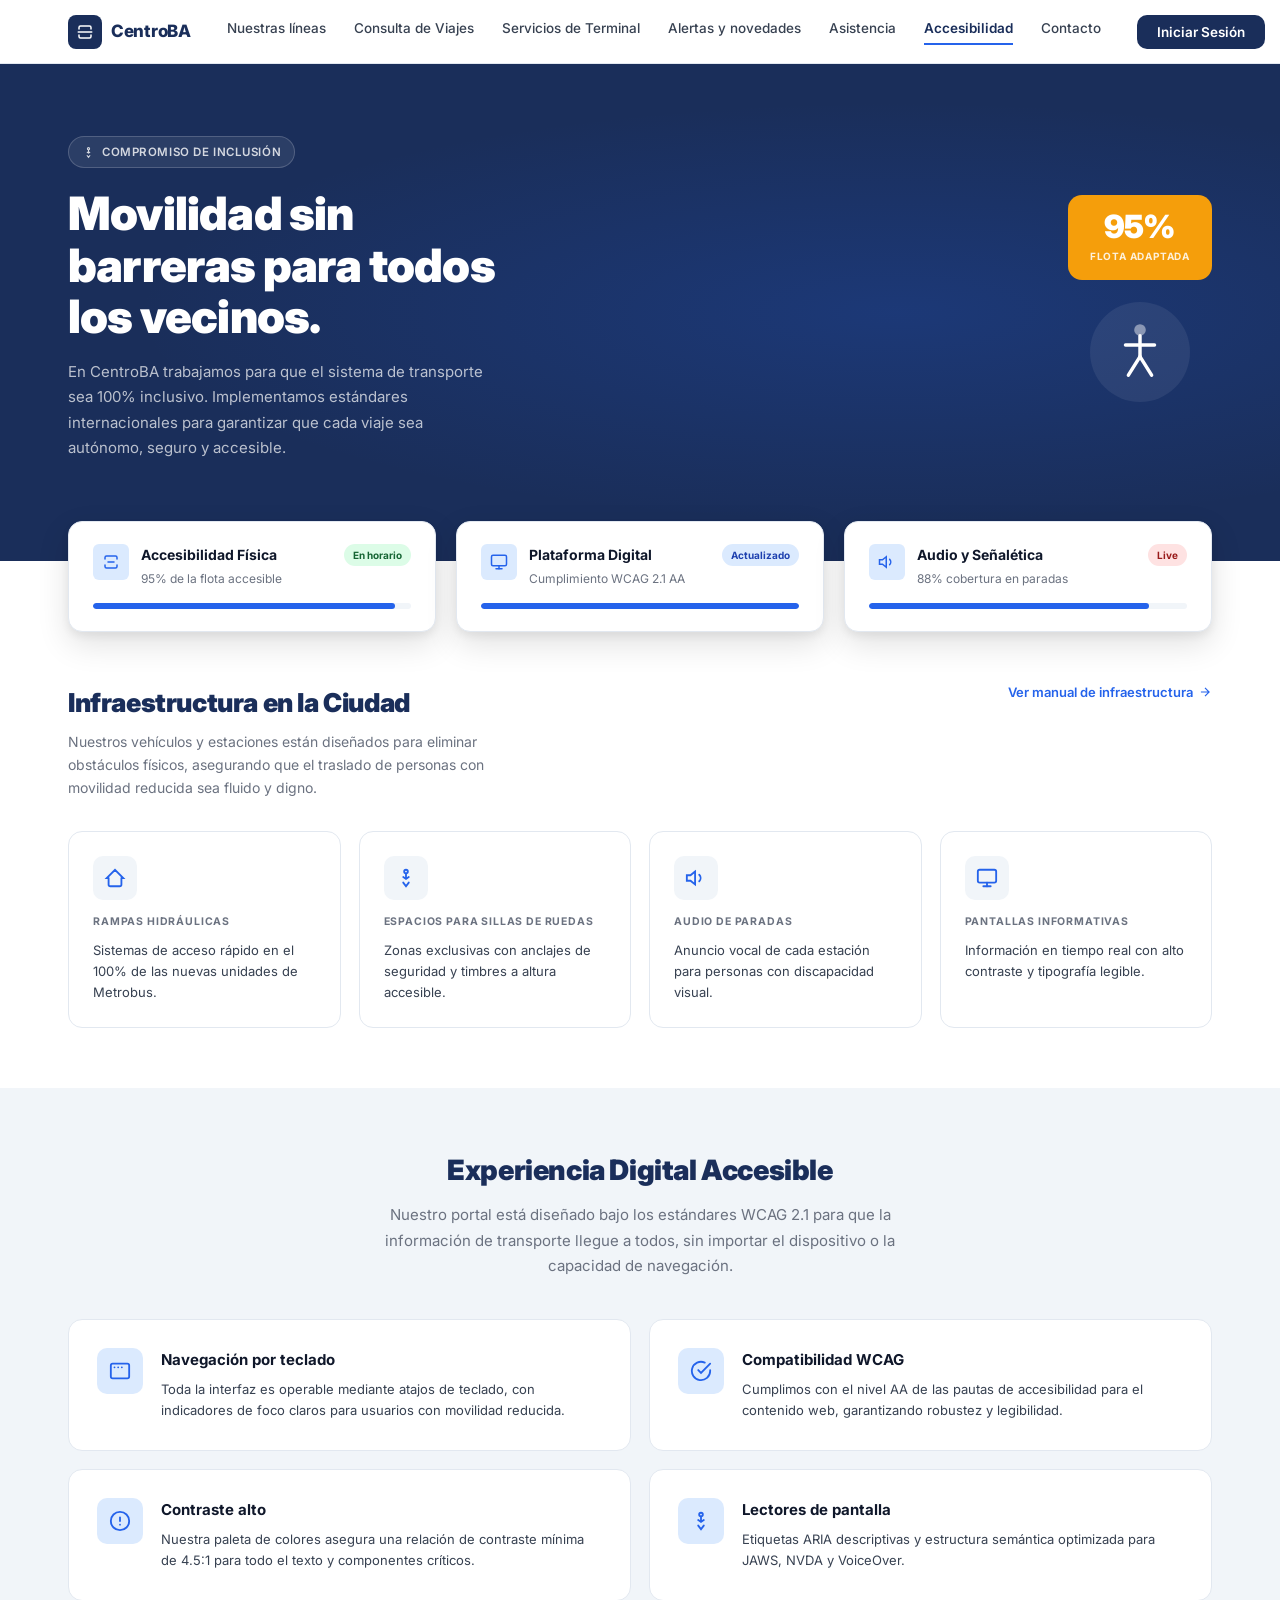
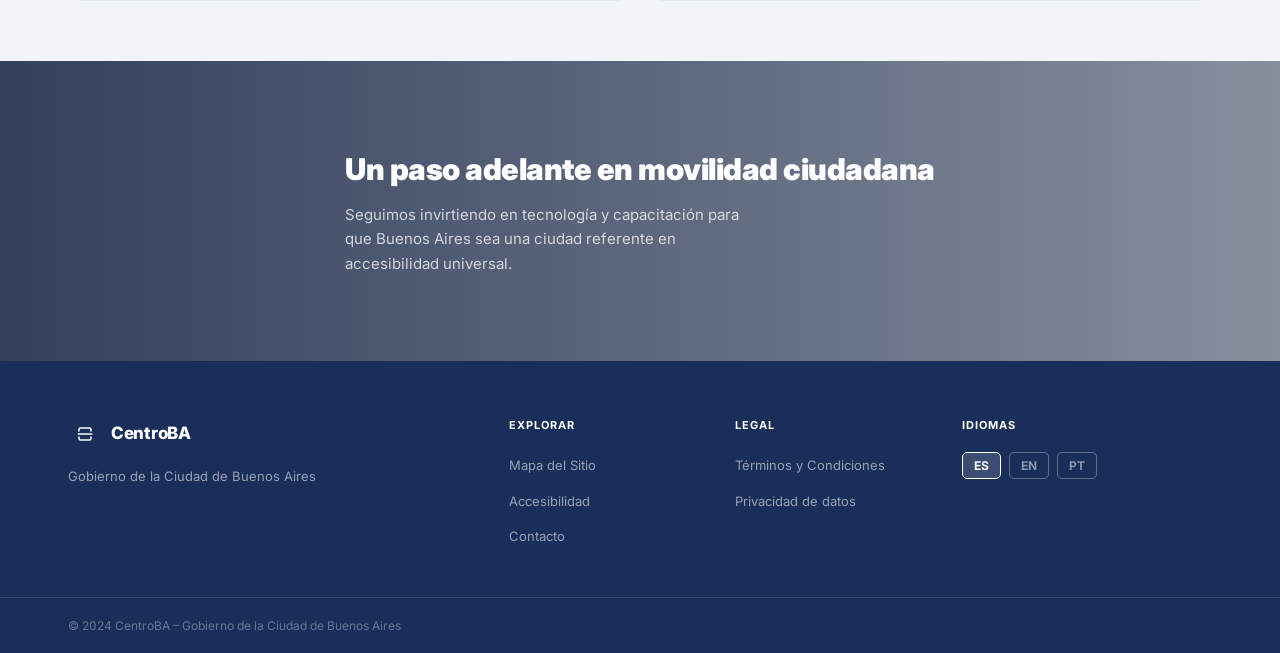
==== accesibilidad.html @ 0ac358d0 "first commit" ====
<!DOCTYPE html>
<html lang="es">
<head>
  <meta charset="UTF-8" />
  <meta name="viewport" content="width=device-width, initial-scale=1.0" />
  <title>Accesibilidad – CentroBA</title>
  <link rel="preconnect" href="https://fonts.googleapis.com" />
  <link rel="preconnect" href="https://fonts.gstatic.com" crossorigin />
  <link href="https://fonts.googleapis.com/css2?family=Inter:wght@400;500;600;700;800;900&display=swap" rel="stylesheet" />
  <link rel="stylesheet" href="styles/base.css" />
  <link rel="stylesheet" href="styles/accesibilidad.css" />
</head>
<body>

<!-- NAVBAR -->
<nav class="navbar" role="navigation" aria-label="Navegación principal">
  <div class="nav-inner">
    <a href="index.html" class="nav-logo" aria-label="CentroBA – Inicio">
      <div class="logo-icon" aria-hidden="true"><svg viewBox="0 0 24 24"><path d="M4 16v2a2 2 0 002 2h12a2 2 0 002-2v-2M4 8V6a2 2 0 012-2h12a2 2 0 012 2v2M8 12h8M3 12h18"/></svg></div>
      CentroBA
    </a>
    <div class="nav-links">
      <a href="index.html">Nuestras líneas</a>
      <a href="consulta.html">Consulta de Viajes</a>
      <a href="servicios.html">Servicios de Terminal</a>
      <a href="alertas.html">Alertas y novedades</a>
      <a href="asistencia.html">Asistencia</a>
      <a href="accesibilidad.html" class="active">Accesibilidad</a>
      <a href="contacto.html">Contacto</a>
    </div>
    <button class="nav-btn">Iniciar Sesión</button>
    <button class="hamburger" aria-label="Abrir menú" aria-expanded="false"><span></span><span></span><span></span></button>
  </div>
</nav>
<div class="mobile-menu" role="dialog" aria-label="Menú móvil">
  <a href="index.html">Nuestras líneas</a>
  <a href="consulta.html">Consulta de Viajes</a>
  <a href="servicios.html">Servicios de Terminal</a>
  <a href="alertas.html">Alertas y novedades</a>
  <a href="asistencia.html">Asistencia</a>
  <a href="accesibilidad.html" class="active">Accesibilidad</a>
  <a href="contacto.html">Contacto</a>
  <a href="#" class="m-login">Iniciar Sesión</a>
</div>

<!-- HERO -->
<section class="access-hero" aria-labelledby="access-heading">
  <div class="access-hero-inner">
    <div class="access-hero-left">
      <div class="access-pill">
        <svg viewBox="0 0 24 24" aria-hidden="true"><circle cx="12" cy="5" r="2"/><path d="M12 7v6M9 11l3 2 3-2M9 17l3 4 3-4"/></svg>
        COMPROMISO DE INCLUSIÓN
      </div>
      <h1 id="access-heading">Movilidad sin barreras para todos los vecinos.</h1>
      <p>En CentroBA trabajamos para que el sistema de transporte sea 100% inclusivo. Implementamos estándares internacionales para garantizar que cada viaje sea autónomo, seguro y accesible.</p>
    </div>
    <div class="access-hero-right">
      <div class="fleet-badge" aria-label="95 por ciento de la flota adaptada">
        <div class="pct">95%</div>
        <div class="lbl">Flota Adaptada</div>
      </div>
      <div class="access-figure" aria-hidden="true">
        <!-- Figura persona accesibilidad -->
        <svg viewBox="0 0 80 100" fill="white">
          <circle cx="40" cy="12" r="10"/>
          <line x1="40" y1="22" x2="40" y2="58" stroke="white" stroke-width="6" stroke-linecap="round"/>
          <line x1="15" y1="38" x2="65" y2="38" stroke="white" stroke-width="6" stroke-linecap="round"/>
          <line x1="40" y1="58" x2="20" y2="90" stroke="white" stroke-width="6" stroke-linecap="round"/>
          <line x1="40" y1="58" x2="60" y2="90" stroke="white" stroke-width="6" stroke-linecap="round"/>
        </svg>
      </div>
    </div>
  </div>
</section>

<!-- STAT CARDS -->
<div class="access-stats-wrapper" aria-label="Indicadores de accesibilidad">
  <div class="access-stats-grid">

    <div class="astat-card">
      <div class="astat-top">
        <div class="astat-icon-wrap" aria-hidden="true">
          <svg viewBox="0 0 24 24"><path d="M4 16v2a2 2 0 002 2h12a2 2 0 002-2v-2M4 8V6a2 2 0 012-2h12a2 2 0 012 2v2M8 12h8"/></svg>
        </div>
        <div class="astat-info">
          <h3>Accesibilidad Física</h3>
          <p>95% de la flota accesible</p>
        </div>
        <span class="astat-tag ok">En horario</span>
      </div>
      <div class="progress-track">
        <div class="progress-fill" style="width:95%" role="progressbar" aria-valuenow="95" aria-valuemin="0" aria-valuemax="100" aria-label="95% de accesibilidad física"></div>
      </div>
    </div>

    <div class="astat-card">
      <div class="astat-top">
        <div class="astat-icon-wrap" aria-hidden="true">
          <svg viewBox="0 0 24 24"><rect x="2" y="3" width="20" height="14" rx="2"/><line x1="8" y1="21" x2="16" y2="21"/><line x1="12" y1="17" x2="12" y2="21"/></svg>
        </div>
        <div class="astat-info">
          <h3>Plataforma Digital</h3>
          <p>Cumplimiento WCAG 2.1 AA</p>
        </div>
        <span class="astat-tag updated">Actualizado</span>
      </div>
      <div class="progress-track">
        <div class="progress-fill" style="width:100%" role="progressbar" aria-valuenow="100" aria-valuemin="0" aria-valuemax="100" aria-label="100% de cumplimiento WCAG"></div>
      </div>
    </div>

    <div class="astat-card">
      <div class="astat-top">
        <div class="astat-icon-wrap" aria-hidden="true">
          <svg viewBox="0 0 24 24"><polygon points="11 5 6 9 2 9 2 15 6 15 11 19 11 5"/><path d="M15.54 8.46a5 5 0 010 7.07"/></svg>
        </div>
        <div class="astat-info">
          <h3>Audio y Señalética</h3>
          <p>88% cobertura en paradas</p>
        </div>
        <span class="astat-tag live">Live</span>
      </div>
      <div class="progress-track">
        <div class="progress-fill" style="width:88%" role="progressbar" aria-valuenow="88" aria-valuemin="0" aria-valuemax="100" aria-label="88% de cobertura de audio en paradas"></div>
      </div>
    </div>

  </div>
</div>

<!-- INFRAESTRUCTURA -->
<section class="infra-section" aria-labelledby="infra-heading">
  <div class="infra-inner">
    <div class="infra-header">
      <div>
        <h2 id="infra-heading">Infraestructura en la Ciudad</h2>
        <p>Nuestros vehículos y estaciones están diseñados para eliminar obstáculos físicos, asegurando que el traslado de personas con movilidad reducida sea fluido y digno.</p>
      </div>
      <a href="#" class="link-arrow">
        Ver manual de infraestructura
        <svg width="14" height="14" fill="none" stroke="currentColor" stroke-width="2" viewBox="0 0 24 24" aria-hidden="true"><path d="M5 12h14M12 5l7 7-7 7"/></svg>
      </a>
    </div>

    <div class="infra-grid">
      <div class="infra-card">
        <div class="infra-ico" aria-hidden="true">
          <svg viewBox="0 0 24 24"><path d="M5 12H3l9-9 9 9h-2M5 12v7a2 2 0 002 2h10a2 2 0 002-2v-7"/></svg>
        </div>
        <p class="ic-label">Rampas Hidráulicas</p>
        <p>Sistemas de acceso rápido en el 100% de las nuevas unidades de Metrobus.</p>
      </div>

      <div class="infra-card">
        <div class="infra-ico" aria-hidden="true">
          <svg viewBox="0 0 24 24"><circle cx="12" cy="5" r="2"/><path d="M12 7v6M9 11l3 2 3-2M9 17l3 4 3-4"/></svg>
        </div>
        <p class="ic-label">Espacios para Sillas de Ruedas</p>
        <p>Zonas exclusivas con anclajes de seguridad y timbres a altura accesible.</p>
      </div>

      <div class="infra-card">
        <div class="infra-ico" aria-hidden="true">
          <svg viewBox="0 0 24 24"><polygon points="11 5 6 9 2 9 2 15 6 15 11 19 11 5"/><path d="M15.54 8.46a5 5 0 010 7.07"/></svg>
        </div>
        <p class="ic-label">Audio de Paradas</p>
        <p>Anuncio vocal de cada estación para personas con discapacidad visual.</p>
      </div>

      <div class="infra-card">
        <div class="infra-ico" aria-hidden="true">
          <svg viewBox="0 0 24 24"><rect x="2" y="3" width="20" height="14" rx="2"/><line x1="8" y1="21" x2="16" y2="21"/><line x1="12" y1="17" x2="12" y2="21"/></svg>
        </div>
        <p class="ic-label">Pantallas Informativas</p>
        <p>Información en tiempo real con alto contraste y tipografía legible.</p>
      </div>
    </div>
  </div>
</section>

<!-- EXPERIENCIA DIGITAL -->
<section class="digital-section" aria-labelledby="digital-heading">
  <div class="digital-inner">
    <h2 id="digital-heading">Experiencia Digital Accesible</h2>
    <p>Nuestro portal está diseñado bajo los estándares WCAG 2.1 para que la información de transporte llegue a todos, sin importar el dispositivo o la capacidad de navegación.</p>

    <div class="digital-grid">

      <div class="digital-card">
        <div class="digital-ico" aria-hidden="true">
          <svg viewBox="0 0 24 24"><rect x="2" y="4" width="20" height="16" rx="2"/><path d="M6 8h.01M10 8h.01M14 8h.01"/></svg>
        </div>
        <div>
          <h3>Navegación por teclado</h3>
          <p>Toda la interfaz es operable mediante atajos de teclado, con indicadores de foco claros para usuarios con movilidad reducida.</p>
        </div>
      </div>

      <div class="digital-card">
        <div class="digital-ico" aria-hidden="true">
          <svg viewBox="0 0 24 24"><path d="M22 11.08V12a10 10 0 11-5.93-9.14"/><polyline points="22 4 12 14.01 9 11.01"/></svg>
        </div>
        <div>
          <h3>Compatibilidad WCAG</h3>
          <p>Cumplimos con el nivel AA de las pautas de accesibilidad para el contenido web, garantizando robustez y legibilidad.</p>
        </div>
      </div>

      <div class="digital-card">
        <div class="digital-ico" aria-hidden="true">
          <svg viewBox="0 0 24 24"><circle cx="12" cy="12" r="10"/><path d="M12 8v4M12 16h.01"/></svg>
        </div>
        <div>
          <h3>Contraste alto</h3>
          <p>Nuestra paleta de colores asegura una relación de contraste mínima de 4.5:1 para todo el texto y componentes críticos.</p>
        </div>
      </div>

      <div class="digital-card">
        <div class="digital-ico" aria-hidden="true">
          <svg viewBox="0 0 24 24"><circle cx="12" cy="5" r="2"/><path d="M12 7v6M9 11l3 2 3-2M9 17l3 4 3-4"/></svg>
        </div>
        <div>
          <h3>Lectores de pantalla</h3>
          <p>Etiquetas ARIA descriptivas y estructura semántica optimizada para JAWS, NVDA y VoiceOver.</p>
        </div>
      </div>

    </div>
  </div>
</section>

<!-- CTA BANNER -->
<div class="cta-banner" aria-label="Compromiso con la movilidad ciudadana">
  <div class="cta-banner-bg" aria-hidden="true"></div>
  <div class="cta-banner-overlay" aria-hidden="true"></div>
  <div class="cta-banner-content">
    <h2>Un paso adelante en movilidad ciudadana</h2>
    <p>Seguimos invirtiendo en tecnología y capacitación para que Buenos Aires sea una ciudad referente en accesibilidad universal.</p>
  </div>
</div>

<!-- FOOTER -->
<footer class="footer" role="contentinfo">
  <div class="footer-top">
    <div class="footer-brand">
      <a href="index.html" class="nav-logo"><div class="logo-icon" aria-hidden="true"><svg viewBox="0 0 24 24"><path d="M4 16v2a2 2 0 002 2h12a2 2 0 002-2v-2M4 8V6a2 2 0 012-2h12a2 2 0 012 2v2M8 12h8M3 12h18"/></svg></div>CentroBA</a>
      <p>Gobierno de la Ciudad de Buenos Aires</p>
    </div>
    <div class="footer-col">
      <h4>Explorar</h4>
      <ul>
        <li><a href="#">Mapa del Sitio</a></li>
        <li><a href="accesibilidad.html">Accesibilidad</a></li>
        <li><a href="contacto.html">Contacto</a></li>
      </ul>
    </div>
    <div class="footer-col">
      <h4>Legal</h4>
      <ul>
        <li><a href="#">Términos y Condiciones</a></li>
        <li><a href="#">Privacidad de datos</a></li>
      </ul>
    </div>
    <div class="footer-col">
      <h4>Idiomas</h4>
      <div style="display:flex;gap:8px;margin-top:6px;">
        <button style="padding:5px 11px;border:1.5px solid white;border-radius:5px;font-size:12px;font-weight:700;color:white;background:rgba(255,255,255,.15);cursor:pointer;" aria-pressed="true">ES</button>
        <button style="padding:5px 11px;border:1.5px solid rgba(255,255,255,.3);border-radius:5px;font-size:12px;font-weight:700;color:rgba(255,255,255,.5);background:transparent;cursor:pointer;">EN</button>
        <button style="padding:5px 11px;border:1.5px solid rgba(255,255,255,.3);border-radius:5px;font-size:12px;font-weight:700;color:rgba(255,255,255,.5);background:transparent;cursor:pointer;">PT</button>
      </div>
    </div>
  </div>
  <div class="footer-bottom">
    <div class="footer-bottom-inner">
      <span>© 2024 CentroBA – Gobierno de la Ciudad de Buenos Aires</span>
    </div>
  </div>
</footer>

<script src="main.js"></script>
</body>
</html>
---- styles/base.css ----
/* ========================================
   BASE.CSS — Variables, Reset, Componentes compartidos
   Navbar · Footer · Tipografía · Utilidades
   ======================================== */

/* ----- Variables ----- */
:root {
  --navy:         #1a2e5a;
  --navy-dark:    #0f1f3e;
  --navy-light:   #1e3a8a;
  --blue:         #2563eb;
  --blue-hover:   #1d4ed8;
  --green:        #10b981;
  --green-dark:   #059669;
  --amber:        #f59e0b;
  --amber-dark:   #d97706;
  --red:          #ef4444;
  --red-dark:     #dc2626;
  --orange:       #f97316;
  --purple:       #7c3aed;

  /* status */
  --status-ok:    #16a34a;
  --status-delay: #dc2626;
  --status-dev:   #d97706;

  /* text */
  --txt-dark:   #0f172a;
  --txt-med:    #374151;
  --txt-light:  #6b7280;
  --txt-xlight: #9ca3af;

  /* bg */
  --bg-white:   #ffffff;
  --bg-light:   #f8fafc;
  --bg-subtle:  #f1f5f9;

  /* border */
  --border:     #e2e8f0;
  --border-md:  #cbd5e1;

  /* radius */
  --r-sm:  6px;
  --r-md:  10px;
  --r-lg:  14px;
  --r-xl:  18px;

  /* shadow */
  --sh-sm: 0 1px 3px rgba(0,0,0,.07), 0 1px 2px rgba(0,0,0,.05);
  --sh-md: 0 4px 12px rgba(0,0,0,.08), 0 2px 4px rgba(0,0,0,.04);
  --sh-lg: 0 12px 32px rgba(0,0,0,.12), 0 4px 8px rgba(0,0,0,.06);

  /* layout */
  --max-w: 1200px;
  --nav-h: 64px;
}

/* ----- Reset ----- */
*, *::before, *::after { box-sizing: border-box; margin: 0; padding: 0; }
html   { scroll-behavior: smooth; font-size: 16px; }
body   {
  font-family: 'Inter', -apple-system, BlinkMacSystemFont, 'Segoe UI', sans-serif;
  color: var(--txt-dark);
  background: var(--bg-white);
  line-height: 1.6;
  -webkit-font-smoothing: antialiased;
}
a              { text-decoration: none; color: inherit; }
ul, ol         { list-style: none; }
img            { max-width: 100%; display: block; }
button, input, select, textarea { font-family: inherit; }
button         { cursor: pointer; border: none; background: none; }

/* ----- Navbar ----- */
.navbar {
  position: sticky;
  top: 0;
  z-index: 200;
  background: var(--bg-white);
  border-bottom: 1px solid var(--border);
  height: var(--nav-h);
}

.nav-inner {
  max-width: var(--max-w);
  margin: 0 auto;
  padding: 0 28px;
  height: 100%;
  display: flex;
  align-items: center;
  gap: 36px;
}

/* Logo */
.nav-logo {
  display: flex;
  align-items: center;
  gap: 9px;
  font-size: 17px;
  font-weight: 800;
  color: var(--navy);
  flex-shrink: 0;
  letter-spacing: -.3px;
}

.nav-logo .logo-icon {
  width: 34px;
  height: 34px;
  background: var(--navy);
  border-radius: 8px;
  display: flex;
  align-items: center;
  justify-content: center;
}

.nav-logo .logo-icon svg {
  width: 18px;
  height: 18px;
  fill: none;
  stroke: white;
  stroke-width: 2;
  stroke-linecap: round;
}

/* Links */
.nav-links {
  display: flex;
  align-items: center;
  gap: 28px;
  flex: 1;
}

.nav-links a {
  font-size: 13.5px;
  font-weight: 500;
  color: var(--txt-med);
  white-space: nowrap;
  padding-bottom: 3px;
  border-bottom: 2px solid transparent;
  transition: color .18s, border-color .18s;
}

.nav-links a:hover  { color: var(--navy); }
.nav-links a.active { color: var(--navy); font-weight: 600; border-bottom-color: var(--blue); }

/* Login button */
.nav-btn {
  margin-left: auto;
  padding: 9px 20px;
  background: var(--navy);
  color: white;
  border-radius: var(--r-md);
  font-size: 13.5px;
  font-weight: 600;
  white-space: nowrap;
  transition: background .18s, transform .1s;
  flex-shrink: 0;
}
.nav-btn:hover { background: var(--navy-dark); }

/* Hamburger */
.hamburger {
  display: none;
  flex-direction: column;
  gap: 5px;
  padding: 5px;
  margin-left: auto;
  background: none;
}
.hamburger span {
  display: block;
  width: 22px;
  height: 2px;
  background: var(--navy);
  border-radius: 2px;
  transition: all .3s;
}

/* Mobile menu */
.mobile-menu {
  display: none;
  position: fixed;
  inset: var(--nav-h) 0 0 0;
  background: var(--bg-white);
  z-index: 199;
  padding: 20px;
  flex-direction: column;
  gap: 4px;
  overflow-y: auto;
}
.mobile-menu.open { display: flex; }
.mobile-menu a {
  padding: 13px 16px;
  border-radius: var(--r-md);
  font-size: 15px;
  font-weight: 500;
  color: var(--txt-dark);
  transition: background .18s;
}
.mobile-menu a:hover, .mobile-menu a.active {
  background: #eff6ff;
  color: var(--navy);
  font-weight: 600;
}
.mobile-menu .m-login {
  margin-top: 12px;
  display: block;
  text-align: center;
  padding: 13px;
  background: var(--navy);
  color: white;
  border-radius: var(--r-md);
  font-weight: 700;
}

/* ----- Footer ----- */
.footer {
  background: var(--navy);
  color: rgba(255,255,255,.65);
}

.footer-top {
  max-width: var(--max-w);
  margin: 0 auto;
  padding: 56px 28px 48px;
  display: grid;
  grid-template-columns: 2.2fr 1fr 1fr 1.4fr;
  gap: 48px;
}

.footer-brand .nav-logo { color: white; margin-bottom: 14px; }
.footer-brand > p {
  font-size: 13px;
  line-height: 1.75;
  color: rgba(255,255,255,.55);
  max-width: 260px;
}

.footer-socials {
  display: flex;
  gap: 8px;
  margin-top: 20px;
}
.footer-socials a {
  width: 34px;
  height: 34px;
  border: 1px solid rgba(255,255,255,.2);
  border-radius: 50%;
  display: flex;
  align-items: center;
  justify-content: center;
  color: rgba(255,255,255,.55);
  transition: all .18s;
}
.footer-socials a:hover { background: rgba(255,255,255,.1); color: white; }
.footer-socials svg { width: 14px; height: 14px; fill: currentColor; }

.footer-col h4 {
  font-size: 11px;
  font-weight: 700;
  letter-spacing: .09em;
  text-transform: uppercase;
  color: white;
  margin-bottom: 18px;
}
.footer-col ul { display: flex; flex-direction: column; gap: 10px; }
.footer-col ul li a {
  font-size: 13px;
  color: rgba(255,255,255,.55);
  transition: color .18s;
}
.footer-col ul li a:hover { color: white; }

/* Newsletter in footer */
.footer-newsletter p {
  font-size: 13px;
  color: rgba(255,255,255,.55);
  margin-bottom: 14px;
  line-height: 1.6;
}
.newsletter-row {
  display: flex;
  gap: 6px;
}
.newsletter-row input {
  flex: 1;
  padding: 10px 13px;
  border: 1px solid rgba(255,255,255,.2);
  border-radius: var(--r-sm);
  background: rgba(255,255,255,.07);
  color: white;
  font-size: 13px;
  outline: none;
  transition: border-color .18s;
}
.newsletter-row input::placeholder { color: rgba(255,255,255,.35); }
.newsletter-row input:focus { border-color: rgba(255,255,255,.45); }
.newsletter-row button {
  padding: 10px 16px;
  background: var(--blue);
  color: white;
  border-radius: var(--r-sm);
  font-size: 13px;
  font-weight: 600;
  white-space: nowrap;
  transition: background .18s;
}
.newsletter-row button:hover { background: var(--blue-hover); }

.footer-bottom {
  border-top: 1px solid rgba(255,255,255,.1);
}
.footer-bottom-inner {
  max-width: var(--max-w);
  margin: 0 auto;
  padding: 18px 28px;
  display: flex;
  align-items: center;
  justify-content: space-between;
  gap: 12px;
}
.footer-bottom-inner span, .footer-bottom-inner a {
  font-size: 12px;
  color: rgba(255,255,255,.35);
}
.footer-bottom-inner a:hover { color: rgba(255,255,255,.65); }

/* ----- Botones compartidos ----- */
.btn-primary {
  display: inline-flex;
  align-items: center;
  gap: 8px;
  padding: 13px 24px;
  background: var(--blue);
  color: white;
  border-radius: var(--r-md);
  font-size: 14px;
  font-weight: 600;
  transition: background .18s, transform .12s;
  border: none;
  cursor: pointer;
}
.btn-primary:hover   { background: var(--blue-hover); }
.btn-primary:active  { transform: scale(.98); }

.btn-ghost-white {
  display: inline-flex;
  align-items: center;
  gap: 8px;
  padding: 12px 22px;
  background: rgba(255,255,255,.08);
  color: white;
  border: 1.5px solid rgba(255,255,255,.35);
  border-radius: var(--r-md);
  font-size: 14px;
  font-weight: 600;
  transition: background .18s, border-color .18s;
  cursor: pointer;
}
.btn-ghost-white:hover { background: rgba(255,255,255,.15); border-color: rgba(255,255,255,.6); }

.btn-outline {
  display: inline-flex;
  align-items: center;
  justify-content: center;
  gap: 6px;
  padding: 9px 16px;
  background: white;
  border: 1.5px solid var(--border-md);
  border-radius: var(--r-sm);
  font-size: 13px;
  font-weight: 600;
  color: var(--txt-med);
  transition: border-color .18s, color .18s;
  width: 100%;
  cursor: pointer;
}
.btn-outline:hover { border-color: var(--blue); color: var(--blue); }

.btn-dark {
  display: inline-flex;
  align-items: center;
  gap: 6px;
  padding: 10px 18px;
  background: var(--navy);
  color: white;
  border-radius: var(--r-sm);
  font-size: 13px;
  font-weight: 600;
  transition: background .18s;
  cursor: pointer;
}
.btn-dark:hover { background: var(--navy-dark); }

/* ----- Link flecha ----- */
.link-arrow {
  display: inline-flex;
  align-items: center;
  gap: 5px;
  font-size: 13px;
  font-weight: 600;
  color: var(--blue);
  transition: gap .18s, color .18s;
}
.link-arrow:hover { gap: 9px; }
.link-arrow svg { transition: transform .18s; }
.link-arrow:hover svg { transform: translateX(2px); }

/* ----- Status badges ----- */
.badge {
  display: inline-flex;
  align-items: center;
  gap: 5px;
  font-size: 11px;
  font-weight: 600;
  padding: 3px 9px;
  border-radius: 20px;
  white-space: nowrap;
}
.badge::before {
  content: '';
  width: 6px;
  height: 6px;
  border-radius: 50%;
  flex-shrink: 0;
}
.badge-ok      { background: #dcfce7; color: #166534; }
.badge-ok::before { background: var(--status-ok); }
.badge-delay   { background: #fee2e2; color: #991b1b; }
.badge-delay::before { background: var(--status-delay); }
.badge-dev     { background: #fef9c3; color: #92400e; }
.badge-dev::before { background: var(--status-dev); }

/* ----- Severity labels ----- */
.sev {
  padding: 2px 8px;
  border-radius: 4px;
  font-size: 10px;
  font-weight: 700;
  letter-spacing: .07em;
  text-transform: uppercase;
}
.sev-urgente    { background: #fee2e2; color: #991b1b; }
.sev-moderado   { background: #fef3c7; color: #92400e; }
.sev-planificado { background: #dbeafe; color: #1e40af; }

/* ----- Colores de línea ----- */
.ln-blue   { background: #2563eb; }
.ln-red    { background: #dc2626; }
.ln-green  { background: #16a34a; }
.ln-orange { background: #ea580c; }
.ln-purple { background: #7c3aed; }
.ln-gray   { background: #6b7280; }

/* ----- App store badge ----- */
.app-badge {
  display: inline-flex;
  align-items: center;
  gap: 10px;
  padding: 11px 18px;
  background: rgba(255,255,255,.1);
  border: 1px solid rgba(255,255,255,.2);
  border-radius: var(--r-md);
  color: white;
  font-size: 13px;
  font-weight: 600;
  transition: background .18s;
  cursor: pointer;
}
.app-badge:hover { background: rgba(255,255,255,.18); }
.app-badge svg { flex-shrink: 0; }

/* ----- Utilidades ----- */
.sr-only {
  position: absolute;
  width: 1px; height: 1px;
  padding: 0; margin: -1px;
  overflow: hidden;
  clip: rect(0,0,0,0);
  white-space: nowrap;
  border: 0;
}
.container { max-width: var(--max-w); margin: 0 auto; padding: 0 28px; }

/* ----- Responsive navbar ----- */
@media (max-width: 900px) {
  .nav-links, .nav-btn { display: none; }
  .hamburger            { display: flex; }
}

/* ----- Responsive footer ----- */
@media (max-width: 860px) {
  .footer-top { grid-template-columns: 1fr 1fr; gap: 32px; }
}
@media (max-width: 540px) {
  .footer-top { grid-template-columns: 1fr; gap: 28px; }
}
---- styles/accesibilidad.css ----
/* ========================================
   ACCESIBILIDAD.CSS — Página Accesibilidad
   ======================================== */

/* ----- HERO ----- */
.access-hero {
  background: var(--navy);
  padding: 72px 0 100px;
  position: relative;
  overflow: hidden;
}
.access-hero::before {
  content: '';
  position: absolute;
  inset: 0;
  background: radial-gradient(ellipse at 70% 50%, rgba(37,99,235,.2) 0%, transparent 60%);
}

.access-hero-inner {
  max-width: var(--max-w);
  margin: 0 auto;
  padding: 0 28px;
  display: grid;
  grid-template-columns: 1fr auto;
  gap: 48px;
  align-items: center;
  position: relative;
}

.access-pill {
  display: inline-flex;
  align-items: center;
  gap: 7px;
  padding: 6px 13px;
  background: rgba(255,255,255,.08);
  border: 1px solid rgba(255,255,255,.18);
  border-radius: 20px;
  font-size: 11.5px;
  font-weight: 600;
  color: rgba(255,255,255,.8);
  margin-bottom: 20px;
  letter-spacing: .05em;
}
.access-pill svg { width: 13px; height: 13px; fill: none; stroke: currentColor; stroke-width: 2; }

.access-hero h1 {
  font-size: clamp(28px, 4vw, 46px);
  font-weight: 900;
  color: white;
  line-height: 1.12;
  letter-spacing: -.8px;
  max-width: 480px;
  margin-bottom: 16px;
}
.access-hero > .access-hero-inner > .access-hero-left > p {
  font-size: 15px;
  color: rgba(255,255,255,.7);
  max-width: 420px;
  line-height: 1.7;
}

.access-hero-right {
  display: flex;
  flex-direction: column;
  align-items: center;
  gap: 22px;
}

/* Badge 95% */
.fleet-badge {
  background: var(--amber);
  border-radius: var(--r-lg);
  padding: 16px 22px;
  text-align: center;
}
.fleet-badge .pct {
  font-size: 32px;
  font-weight: 900;
  color: white;
  line-height: 1;
  letter-spacing: -1px;
}
.fleet-badge .lbl {
  font-size: 10px;
  font-weight: 700;
  color: rgba(255,255,255,.85);
  text-transform: uppercase;
  letter-spacing: .08em;
  margin-top: 5px;
}

/* Figura persona */
.access-figure {
  width: 100px;
  height: 100px;
  background: rgba(255,255,255,.07);
  border-radius: 50%;
  display: flex;
  align-items: center;
  justify-content: center;
}
.access-figure svg { width: 58px; height: 58px; fill: rgba(255,255,255,.45); }

/* ----- STAT CARDS (flotan) ----- */
.access-stats-wrapper { background: white; }
.access-stats-grid {
  max-width: var(--max-w);
  margin: 0 auto;
  padding: 0 28px;
  display: grid;
  grid-template-columns: repeat(3, 1fr);
  gap: 20px;
  transform: translateY(-40px);
}

.astat-card {
  background: white;
  border: 1px solid var(--border);
  border-radius: var(--r-lg);
  padding: 22px 24px;
  box-shadow: var(--sh-lg);
}

.astat-top {
  display: flex;
  align-items: flex-start;
  gap: 12px;
  margin-bottom: 14px;
}
.astat-icon-wrap {
  width: 36px;
  height: 36px;
  border-radius: var(--r-sm);
  background: #dbeafe;
  color: var(--blue);
  display: flex;
  align-items: center;
  justify-content: center;
  flex-shrink: 0;
}
.astat-icon-wrap svg { width: 18px; height: 18px; fill: none; stroke: currentColor; stroke-width: 2; stroke-linecap: round; }

.astat-info { flex: 1; }
.astat-info h3 { font-size: 14px; font-weight: 700; color: var(--txt-dark); margin-bottom: 3px; }
.astat-info p  { font-size: 12px; color: var(--txt-light); }

.astat-tag {
  padding: 3px 9px;
  border-radius: 20px;
  font-size: 10px;
  font-weight: 700;
  white-space: nowrap;
}
.astat-tag.ok      { background: #dcfce7; color: #166534; }
.astat-tag.updated { background: #dbeafe; color: #1e40af; }
.astat-tag.live    { background: #fee2e2; color: #991b1b; }

/* Progress bar */
.progress-track { height: 6px; background: var(--bg-subtle); border-radius: 3px; overflow: hidden; }
.progress-fill  { height: 100%; background: var(--blue); border-radius: 3px; transition: width .6s ease; }

/* ----- INFRAESTRUCTURA ----- */
.infra-section { padding: 10px 0 60px; }
.infra-inner {
  max-width: var(--max-w);
  margin: 0 auto;
  padding: 0 28px;
}

.infra-header {
  display: flex;
  align-items: flex-start;
  justify-content: space-between;
  gap: 24px;
  margin-bottom: 32px;
  flex-wrap: wrap;
}
.infra-header h2 {
  font-size: 26px;
  font-weight: 900;
  color: var(--navy);
  letter-spacing: -.4px;
}
.infra-header p {
  font-size: 14px;
  color: var(--txt-light);
  margin-top: 7px;
  max-width: 460px;
  line-height: 1.65;
}

.infra-grid {
  display: grid;
  grid-template-columns: repeat(4, 1fr);
  gap: 18px;
}

.infra-card {
  background: white;
  border: 1px solid var(--border);
  border-radius: var(--r-lg);
  padding: 24px;
  transition: box-shadow .2s, transform .2s;
}
.infra-card:hover { box-shadow: var(--sh-md); transform: translateY(-2px); }

.infra-ico {
  width: 44px;
  height: 44px;
  background: var(--bg-subtle);
  border-radius: var(--r-md);
  display: flex;
  align-items: center;
  justify-content: center;
  margin-bottom: 14px;
  color: var(--blue);
}
.infra-ico svg { width: 22px; height: 22px; fill: none; stroke: currentColor; stroke-width: 2; stroke-linecap: round; }

.infra-card .ic-label {
  font-size: 10.5px;
  font-weight: 700;
  letter-spacing: .08em;
  text-transform: uppercase;
  color: var(--txt-light);
  margin-bottom: 9px;
}
.infra-card p { font-size: 13px; color: var(--txt-med); line-height: 1.6; }

/* ----- EXPERIENCIA DIGITAL ----- */
.digital-section {
  background: var(--bg-subtle);
  padding: 60px 0;
}
.digital-inner {
  max-width: var(--max-w);
  margin: 0 auto;
  padding: 0 28px;
  text-align: center;
}
.digital-inner h2 {
  font-size: 28px;
  font-weight: 900;
  color: var(--navy);
  letter-spacing: -.4px;
  margin-bottom: 10px;
}
.digital-inner > p {
  font-size: 15px;
  color: var(--txt-light);
  max-width: 540px;
  margin: 0 auto 40px;
  line-height: 1.7;
}

.digital-grid {
  display: grid;
  grid-template-columns: repeat(2, 1fr);
  gap: 18px;
  text-align: left;
}

.digital-card {
  background: white;
  border: 1px solid var(--border);
  border-radius: var(--r-lg);
  padding: 28px;
  display: flex;
  gap: 18px;
  align-items: flex-start;
  transition: box-shadow .2s;
}
.digital-card:hover { box-shadow: var(--sh-md); }

.digital-ico {
  width: 46px;
  height: 46px;
  background: #dbeafe;
  color: var(--blue);
  border-radius: var(--r-md);
  display: flex;
  align-items: center;
  justify-content: center;
  flex-shrink: 0;
}
.digital-ico svg { width: 22px; height: 22px; fill: none; stroke: currentColor; stroke-width: 2; stroke-linecap: round; }

.digital-card h3 { font-size: 15px; font-weight: 700; color: var(--txt-dark); margin-bottom: 7px; }
.digital-card p  { font-size: 13px; color: var(--txt-med); line-height: 1.65; }

/* ----- CTA BANNER ----- */
.cta-banner {
  position: relative;
  height: 300px;
  overflow: hidden;
  display: flex;
  align-items: center;
}
.cta-banner-bg {
  position: absolute;
  inset: 0;
  background: url('https://images.unsplash.com/photo-1544620347-c4fd4a3d5957?w=1400&q=80')
              center / cover no-repeat;
}
.cta-banner-overlay {
  position: absolute;
  inset: 0;
  background: linear-gradient(to right, rgba(15,31,63,.85) 0%, rgba(15,31,63,.5) 100%);
}
.cta-banner-content {
  position: relative;
  max-width: var(--max-w);
  margin: 0 auto;
  padding: 0 28px;
  color: white;
}
.cta-banner-content h2 {
  font-size: 30px;
  font-weight: 900;
  margin-bottom: 10px;
  letter-spacing: -.5px;
}
.cta-banner-content p {
  font-size: 15px;
  color: rgba(255,255,255,.75);
  max-width: 420px;
  line-height: 1.65;
}

/* ----- Responsive ----- */
@media (max-width: 1024px) {
  .infra-grid { grid-template-columns: repeat(2, 1fr); }
}
@media (max-width: 768px) {
  .access-hero-inner    { grid-template-columns: 1fr; }
  .access-hero-right    { flex-direction: row; align-items: center; }
  .access-stats-grid    { grid-template-columns: 1fr; transform: translateY(-20px); }
  .digital-grid         { grid-template-columns: 1fr; }
}
@media (max-width: 540px) {
  .infra-grid { grid-template-columns: 1fr; }
}
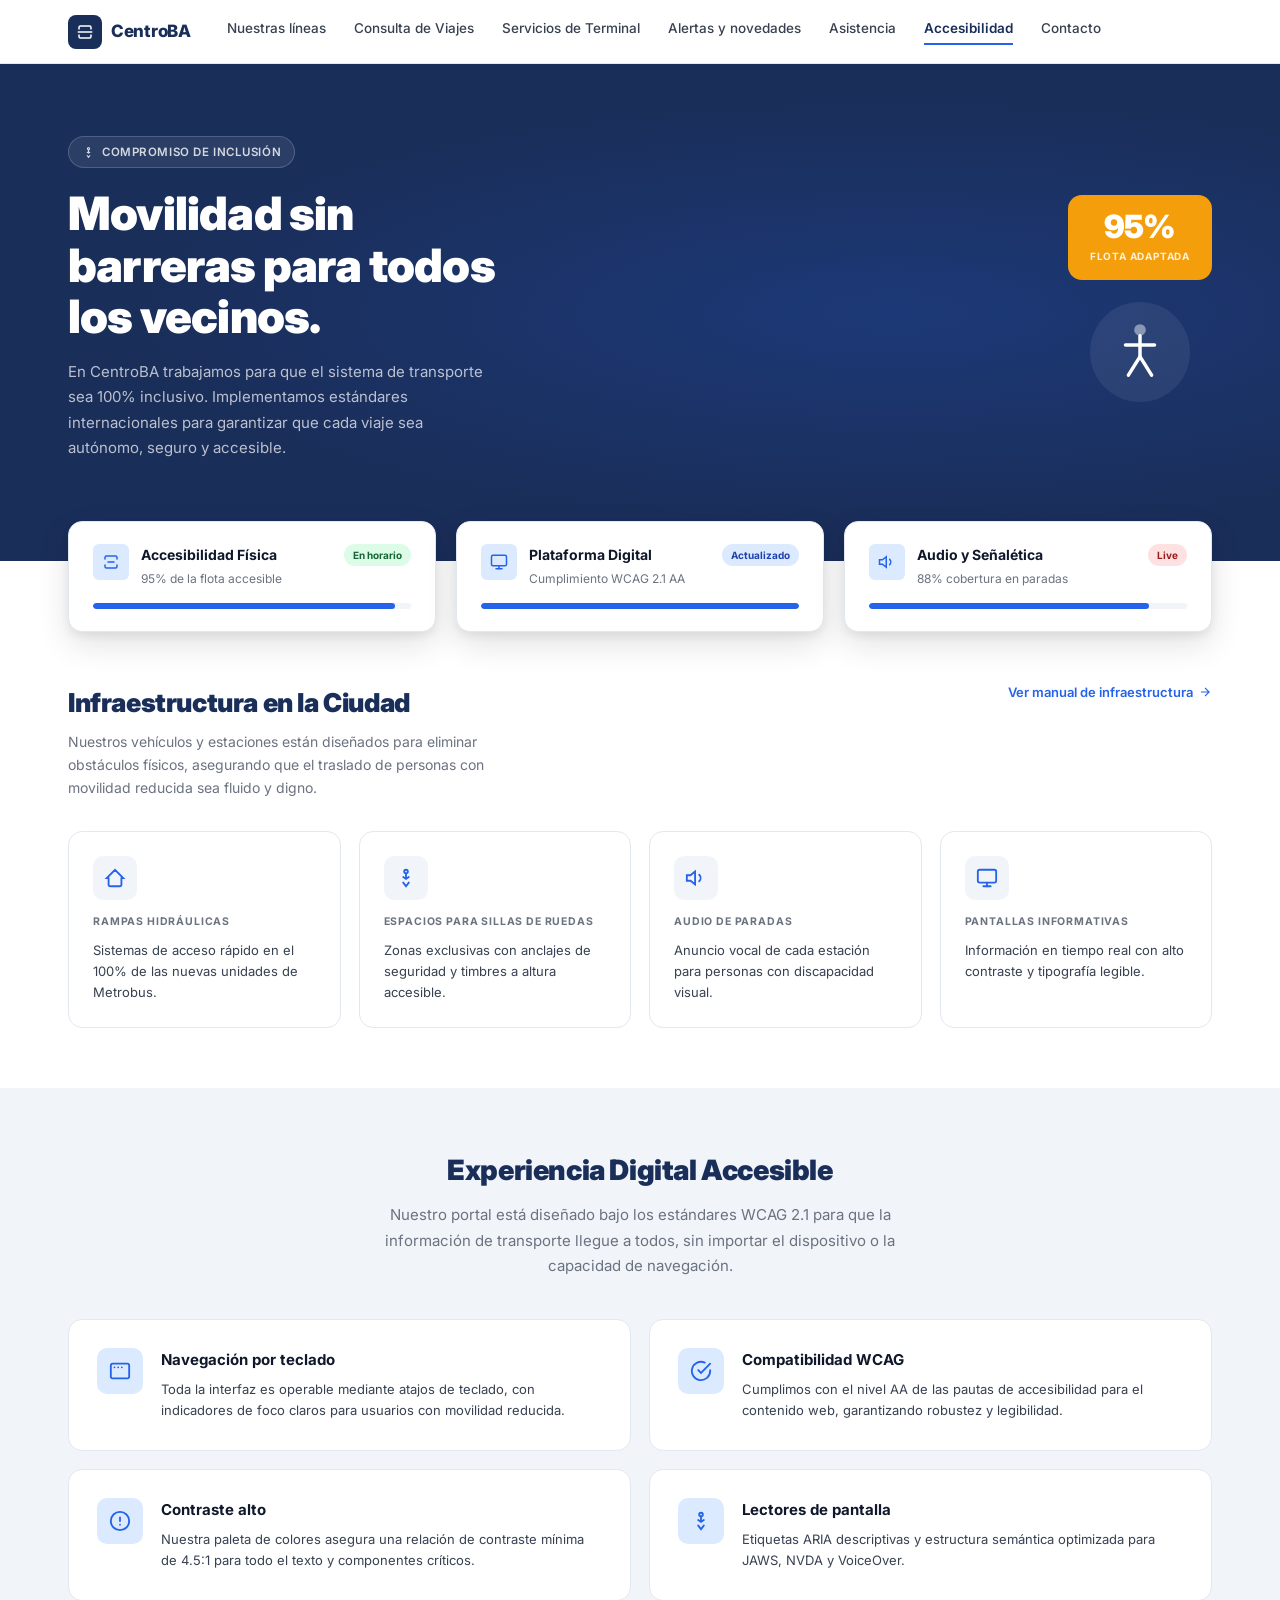
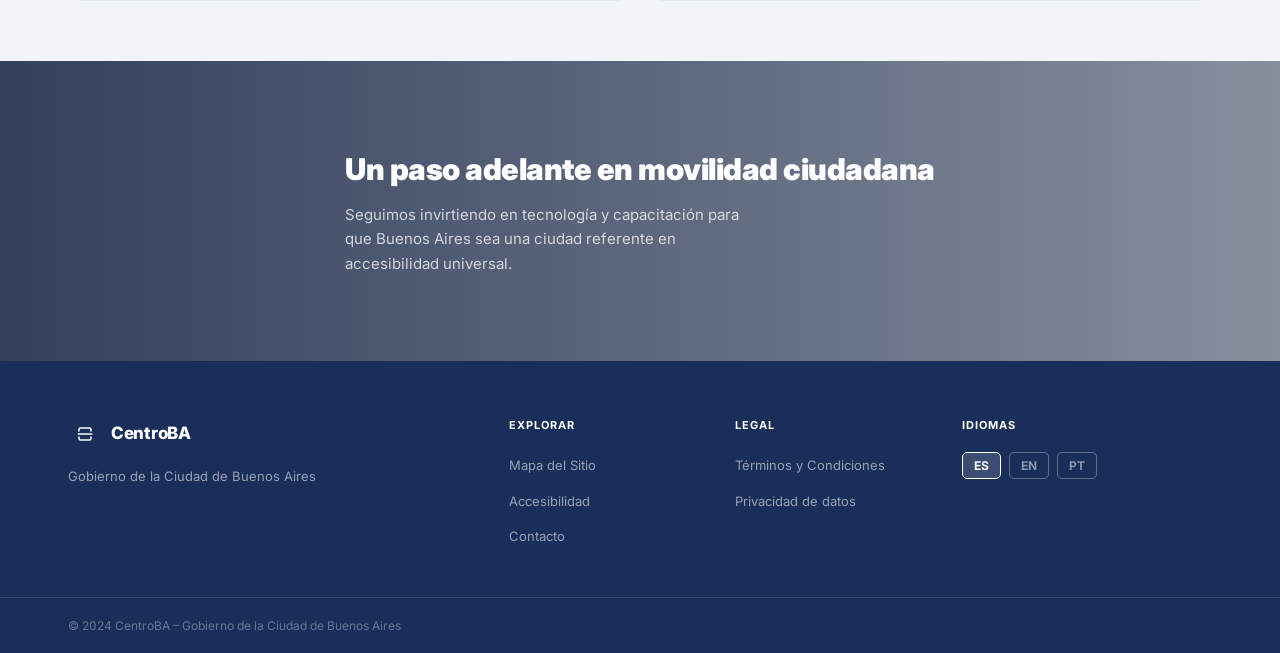
==== commit 7ed476eb: "add more mocks" ====
--- a/accesibilidad.html
+++ b/accesibilidad.html
@@ -28,7 +28,6 @@
       <a href="accesibilidad.html" class="active">Accesibilidad</a>
       <a href="contacto.html">Contacto</a>
     </div>
-    <button class="nav-btn">Iniciar Sesión</button>
     <button class="hamburger" aria-label="Abrir menú" aria-expanded="false"><span></span><span></span><span></span></button>
   </div>
 </nav>
@@ -40,7 +39,6 @@
   <a href="asistencia.html">Asistencia</a>
   <a href="accesibilidad.html" class="active">Accesibilidad</a>
   <a href="contacto.html">Contacto</a>
-  <a href="#" class="m-login">Iniciar Sesión</a>
 </div>
 
 <!-- HERO -->
--- a/styles/base.css
+++ b/styles/base.css
@@ -143,20 +143,6 @@
 .nav-links a:hover  { color: var(--navy); }
 .nav-links a.active { color: var(--navy); font-weight: 600; border-bottom-color: var(--blue); }
 
-/* Login button */
-.nav-btn {
-  margin-left: auto;
-  padding: 9px 20px;
-  background: var(--navy);
-  color: white;
-  border-radius: var(--r-md);
-  font-size: 13.5px;
-  font-weight: 600;
-  white-space: nowrap;
-  transition: background .18s, transform .1s;
-  flex-shrink: 0;
-}
-.nav-btn:hover { background: var(--navy-dark); }
 
 /* Hamburger */
 .hamburger {
@@ -484,7 +470,7 @@
 
 /* ----- Responsive navbar ----- */
 @media (max-width: 900px) {
-  .nav-links, .nav-btn { display: none; }
+  .nav-links { display: none; }
   .hamburger            { display: flex; }
 }
 
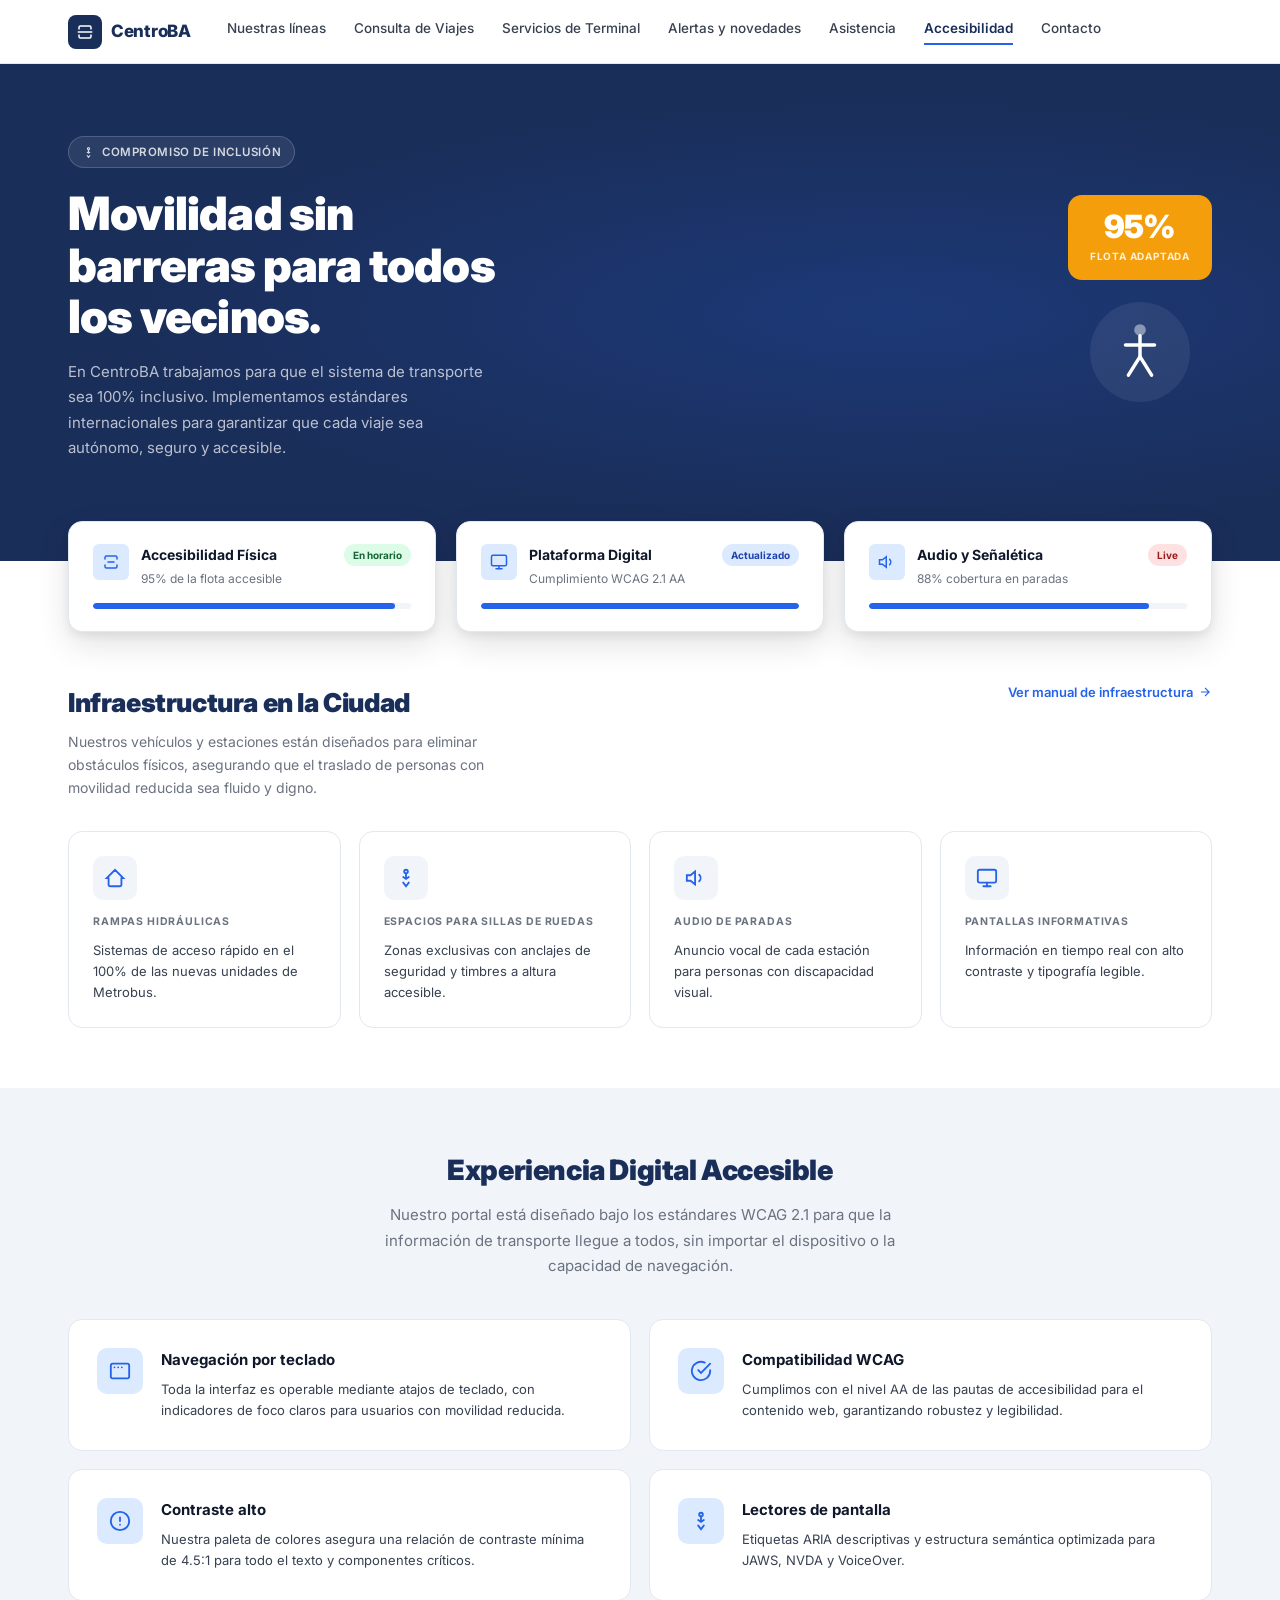
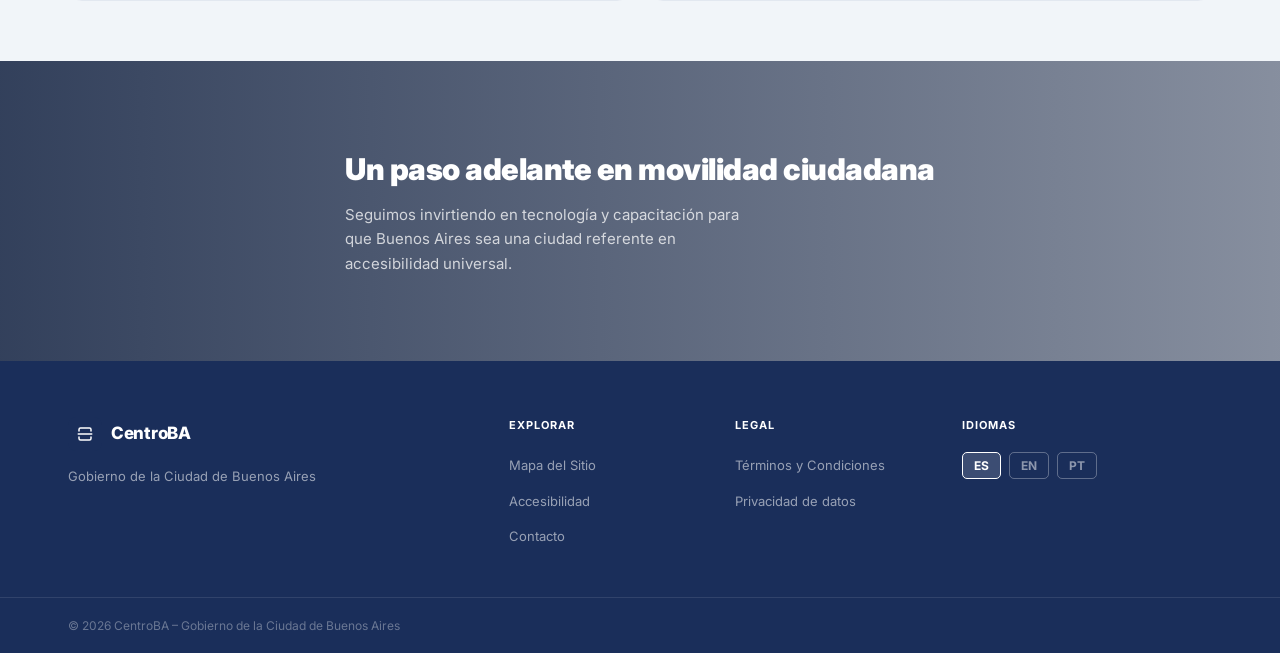
==== commit 6fc1fdeb: "fix year" ====
--- a/accesibilidad.html
+++ b/accesibilidad.html
@@ -1,4 +1,4 @@
-<!DOCTYPE html>
+﻿<!DOCTYPE html>
 <html lang="es">
 <head>
   <meta charset="UTF-8" />
@@ -271,11 +271,11 @@
   </div>
   <div class="footer-bottom">
     <div class="footer-bottom-inner">
-      <span>© 2024 CentroBA – Gobierno de la Ciudad de Buenos Aires</span>
+      <span>© 2026 CentroBA – Gobierno de la Ciudad de Buenos Aires</span>
     </div>
   </div>
 </footer>
 
-<script src="main.js"></script>
+<script src="js/main.js"></script>
 </body>
 </html>
